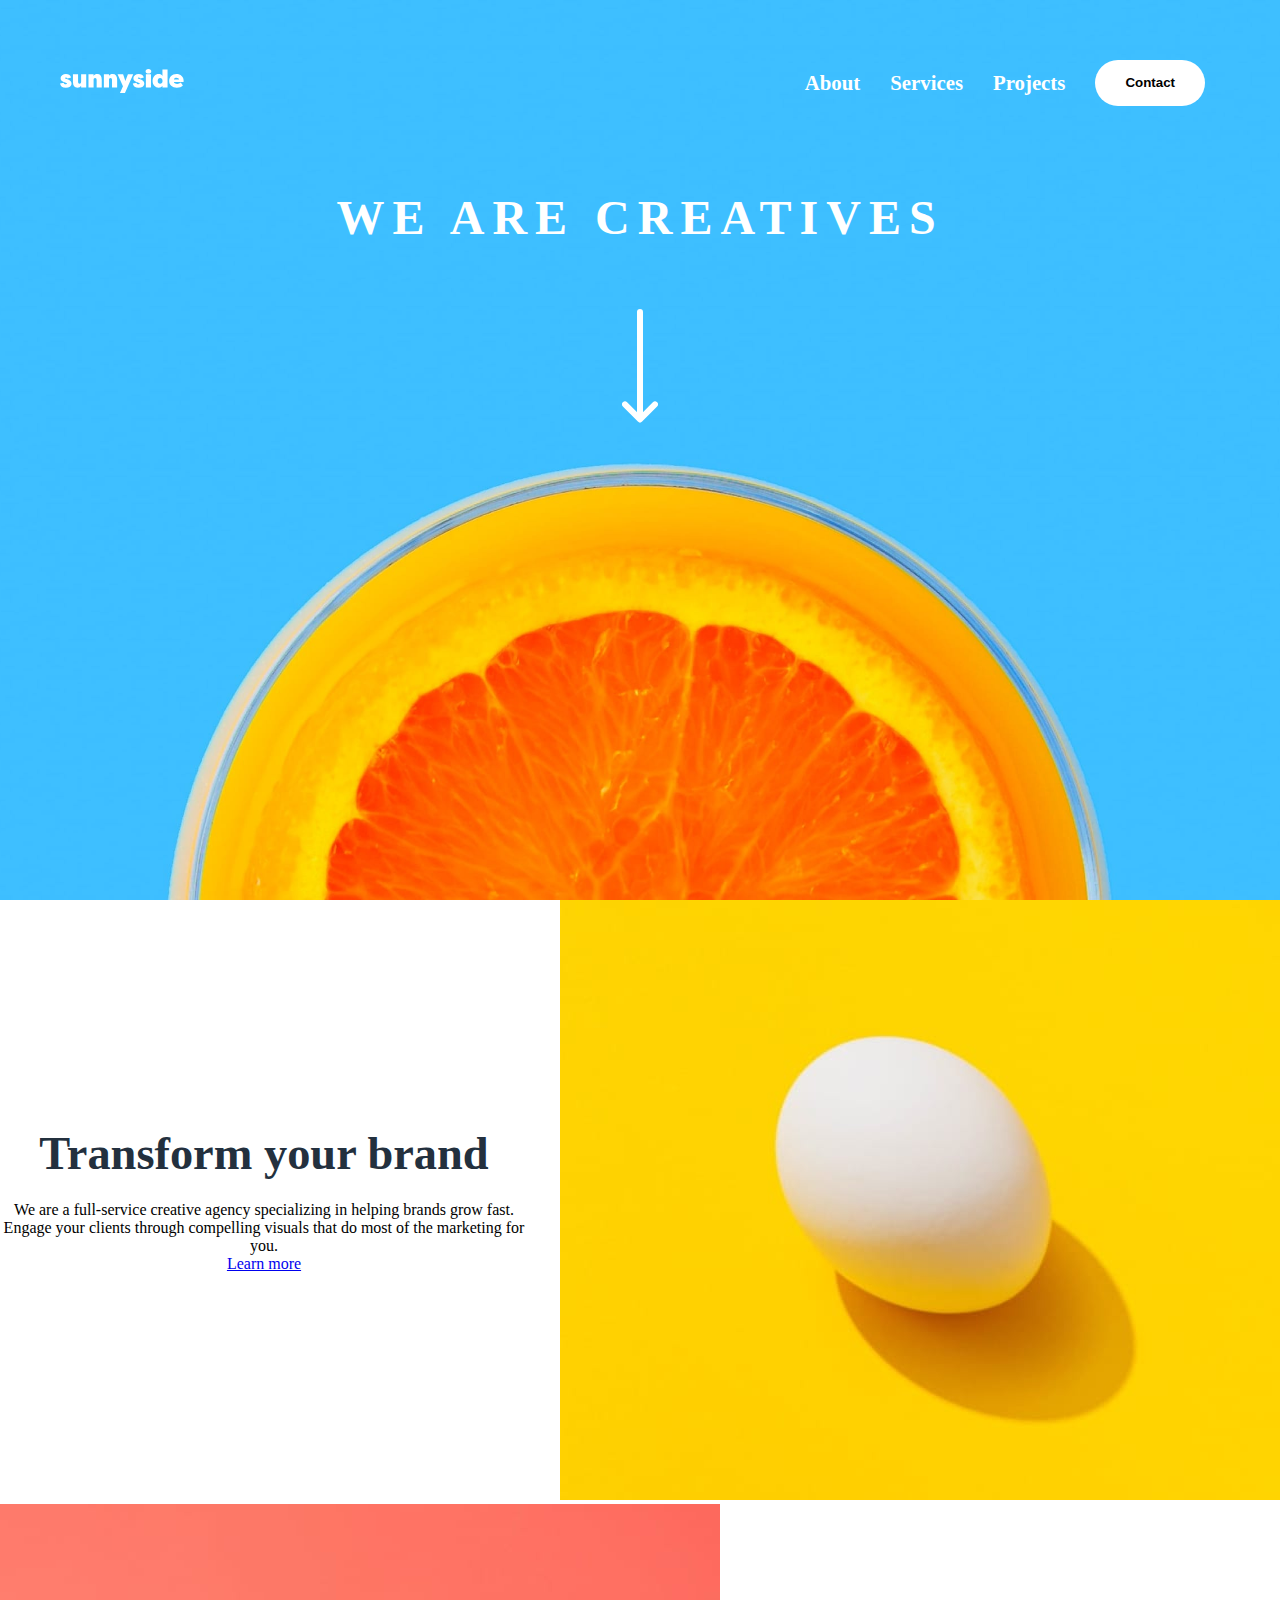
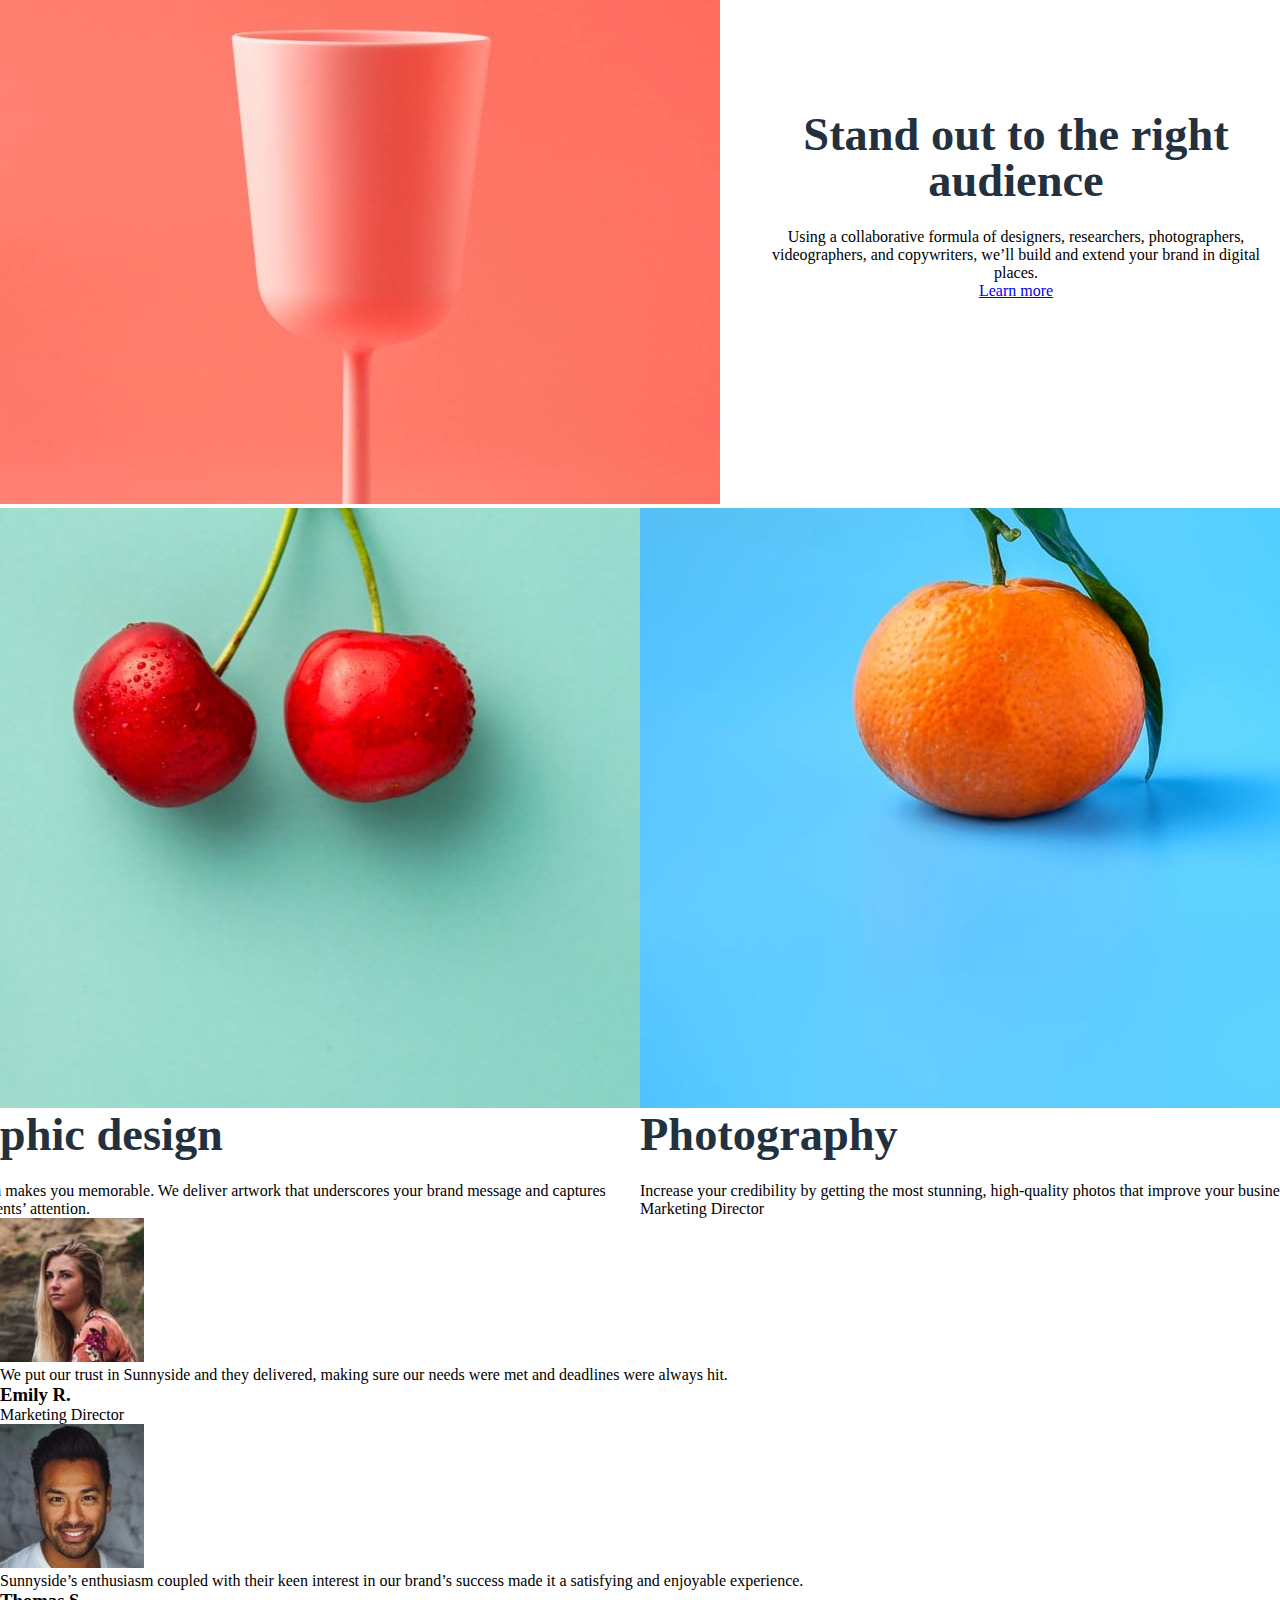
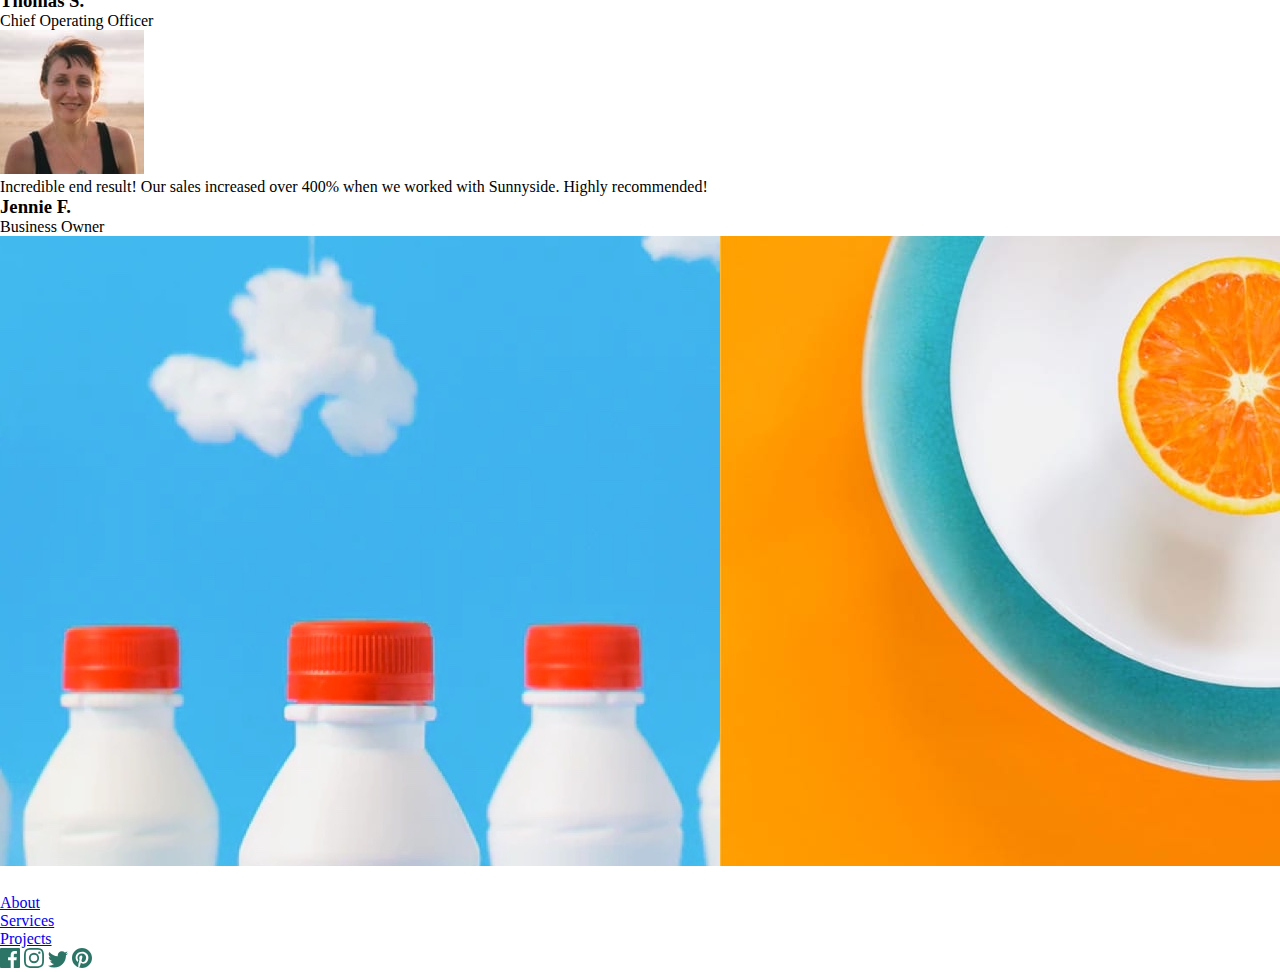
==== index.html @ 135242a8 "first commit" ====
<!DOCTYPE html>
<html lang="en">
<head>
  <meta charset="UTF-8">
  <meta name="viewport" content="width=device-width, initial-scale=1.0"> <!-- displays site properly based on user's device -->
<link rel="stylesheet" href="style.css">
  <link rel="icon" type="image/png" sizes="32x32" href="./images/favicon-32x32.png">
  
  <title>Sunnyside agency landing page</title>

  <!-- Feel free to remove these styles or customise in your own stylesheet 👍 -->

</head>
<body>
<header>
  
  <nav class="navbar">
    <div class="nav-container">
      <div class="logo">
        <img src="./images/logo.svg" alt="" srcset="">
      </div>

    <div class="nav-right">

  <ul>
    <li> 
      <a href="#">About</a>
    </li>
    <li> 
      <a href="#">Services</a>
    </li>
    <li> 
      <a href="#">Projects</a>
    </li>
  <li>
    <button class="btn btn-contact">Contact</button>
  </li>
  
  </ul>
  
    </div>
  </div>
  </nav>
  
<div class="header-content">
  <h1>We are creatives</h1>
  <img class="img-arrow" src="images/icon-arrow-down.svg"    alt="" srcset="">
</div>
</header> 

<!--........................................ header over........................................................ -->



<section class="transform-container grid-2">
  <div class="left-transform">
    <h2>Transform your brand</h2>
    <p>We are a full-service creative agency specializing in helping brands grow fast. 
      Engage your clients through compelling visuals that do most of the marketing for you.
    </p>
    <a href="#"> Learn more</a>
  </div>
  <div class="right-transform">
    <img src="./images/desktop/image-transform.jpg" alt="" srcset="">
  </div>
</section>

<section class="standout-container grid-2">
  <div class="standout-left">
    <img src="./images/desktop/image-stand-out.jpg" alt="" srcset="">
  </div>
  <div class="standout-right">
    <h2> Stand out to the right audience</h2>
  <p>Using a collaborative formula of designers, researchers, photographers, videographers, and copywriters, we’ll build and extend your brand in digital places. </p>
  <a href="#">Learn more</a>
  </div>
</section>


<section class="graphic-photo ">
  <div class="graphic-content">
  <div class="graphic">
    <img src="./images/desktop/image-graphic-design.jpg" alt="" srcset="">
    
      <h2> Graphic design</h2>
      <p>Great design makes you memorable. We deliver artwork that underscores your brand message and captures potential clients’ attention.
      </p>
    </div>
   
  </div>
 
<div class="photography">
  <img src="./images/desktop/image-photography.jpg" alt="" srcset="">
  <h2> Photography</h2>
  <p>Increase your credibility by getting the most stunning, high-quality photos that improve your business image.</p>
  <p>Marketing Director</p>
</div>

</section>

<section class="client-testimonials">

  <div class="emily">
    <img src="./images/image-emily.jpg" alt="" srcset="">
    <p> We put our trust in Sunnyside and they delivered, making sure our needs were met and deadlines were always hit.</p>
    <h3> Emily R.</h3>
    <p class="role">Marketing Director</p>
  </div>

  <div class="Thomas">
    <img src="./images/image-thomas.jpg" alt="" srcset="">
    <p>Sunnyside’s enthusiasm coupled with their keen interest in our brand’s success made it a satisfying and enjoyable experience.</p>
    <h3>Thomas S.</h3>
    <p class="role">Chief Operating Officer</p>
  </div>
  <div class="Jennie">
    <img src="./images/image-jennie.jpg" alt="" srcset="">
    <p>Incredible end result! Our sales increased over 400% when we worked with Sunnyside. Highly recommended!</p>
    <h3>Jennie F.</h3>
    <p class="role">Business Owner</p>
  </div>
  
</section>


<section class="gallery">
  <div class="image-1">
    <img src="./images/desktop/image-gallery-milkbottles.jpg" alt="" srcset="">
  </div>
  <div class="image-2">
    <img src="./images/desktop/image-gallery-orange.jpg" alt="" srcset="">
  </div>
  <div class="image-3">
    <img src="./images/desktop/image-gallery-cone.jpg" alt="" srcset="">
  </div>
  <div class="image-4">
    <img src="./images/desktop/image-gallery-sugarcubes.jpg" alt="" srcset="">
  </div>
</section>


<footer>
  <a href="#"><img src="./images/logo.svg" alt="" srcset=""></a>
  <ul>
    <li><a href="#">About</a></li>
    <li><a href="#">Services</a></li>
    <li><a href="#">Projects</a></li>
  </ul>
<div class="social-medias">
  <img src="./images/icon-facebook.svg" alt="">
  <img src="./images/icon-instagram.svg" alt="">
  <img src="./images/icon-twitter.svg" alt="">
  <img src="./images/icon-pinterest.svg" alt="">
</div>
</footer>







  <!-- About
  Services
  Projects
  Contact

  We are creatives

  Transform your brand

  We are a full-service creative agency specializing in helping brands grow fast. 
  Engage your clients through compelling visuals that do most of the marketing for you.

  Learn more

  Stand out to the right audience

  Using a collaborative formula of designers, researchers, photographers, videographers, and copywriters, we’ll build and extend your brand in digital places. 

  Learn more

  Graphic design
  Great design makes you memorable. We deliver artwork that underscores your brand message and captures potential clients’ attention.

  Photography
  Increase your credibility by getting the most stunning, high-quality photos that improve your business image.

  Client testimonials

  We put our trust in Sunnyside and they delivered, making sure our needs were met and deadlines were always hit.
  Emily R.
  Marketing Director

  Sunnyside’s enthusiasm coupled with their keen interest in our brand’s success made it a satisfying and enjoyable experience.
  Thomas S.
  Chief Operating Officer

  Incredible end result! Our sales increased over 400% when we worked with Sunnyside. Highly recommended!
  Jennie F.
  Business Owner

  About
  Services
  Projects
  Contact -->

</body>
</html>
---- style.css ----
* {
    box-sizing: border-box;
    margin: 0;
    padding: 0;
  }
  

  h2{
    font-size: 2.9rem;
    margin-bottom: 1.5rem;
    line-height: 1;
    color: hsl(212, 27%, 19%);
    font-weight: 900;
    font-family: 'Fraunces', serif;
  }


  .navbar {
    width: 100%;
    height: auto;
    background-color:transparent;
    padding: 20px;
  }

  .nav-container {
    
        display: flex;
        justify-content: space-between;
        align-items: center;
        max-width: 1440px;
        margin: 0 auto;
      

  }

  .navbar ul {
    display: flex;
    align-items: center;
    list-style: none;
    
    
  }

  .navbar li {
    margin: 0 15px;
    font-weight: 900;
    font-size: 1.3rem;
  }

  .navbar a {
    color: #000;
    text-decoration: none;
    color: hsl(0, 0%, 100%);
    
  }
  

.nav-right{
    display: flex;
    flex-direction: row;
}



.btn {
    cursor: pointer;
    display: inline-block;
    background: white;
    border: none;
    border-radius: 50px;
    padding: 15px 30px;
    line-height: 1.2;
    text-align: center;
    font-weight: bold;
    color:black;
  }

header{
    height:100vh;
    padding: 2.5rem;
    background-image: url(./images/desktop/image-header.jpg);
    background-repeat: no-repeat;
    background-position: center;
    background-size: cover;
    position: relative;
}


.grid-2{
  display:grid;
grid-template-columns: repeat(2,1fr);
gap:2rem;
justify-content: space-between;
align-items: center;
text-align: center;
}


.graphic-photo{
  display: flex;
  flex-direction: row;
  justify-content: center;
  align-items: center;
}


.gallery{
  display: flex;
  align-items: center;
  justify-content: space-between;
  height: 70vh;
  overflow: hidden;
}



.grid-4 img{
  width: 300px;
}



header .header-content{
  text-align: center;
}

 header .header-content h1{
  font-size: 3rem;
  text-transform: uppercase;
  color: hsl(0, 0%, 100%);
  letter-spacing: .5rem;
  font-weight: 900;
  margin: 4rem;
  font-family: 'Fraunces', serif;
}
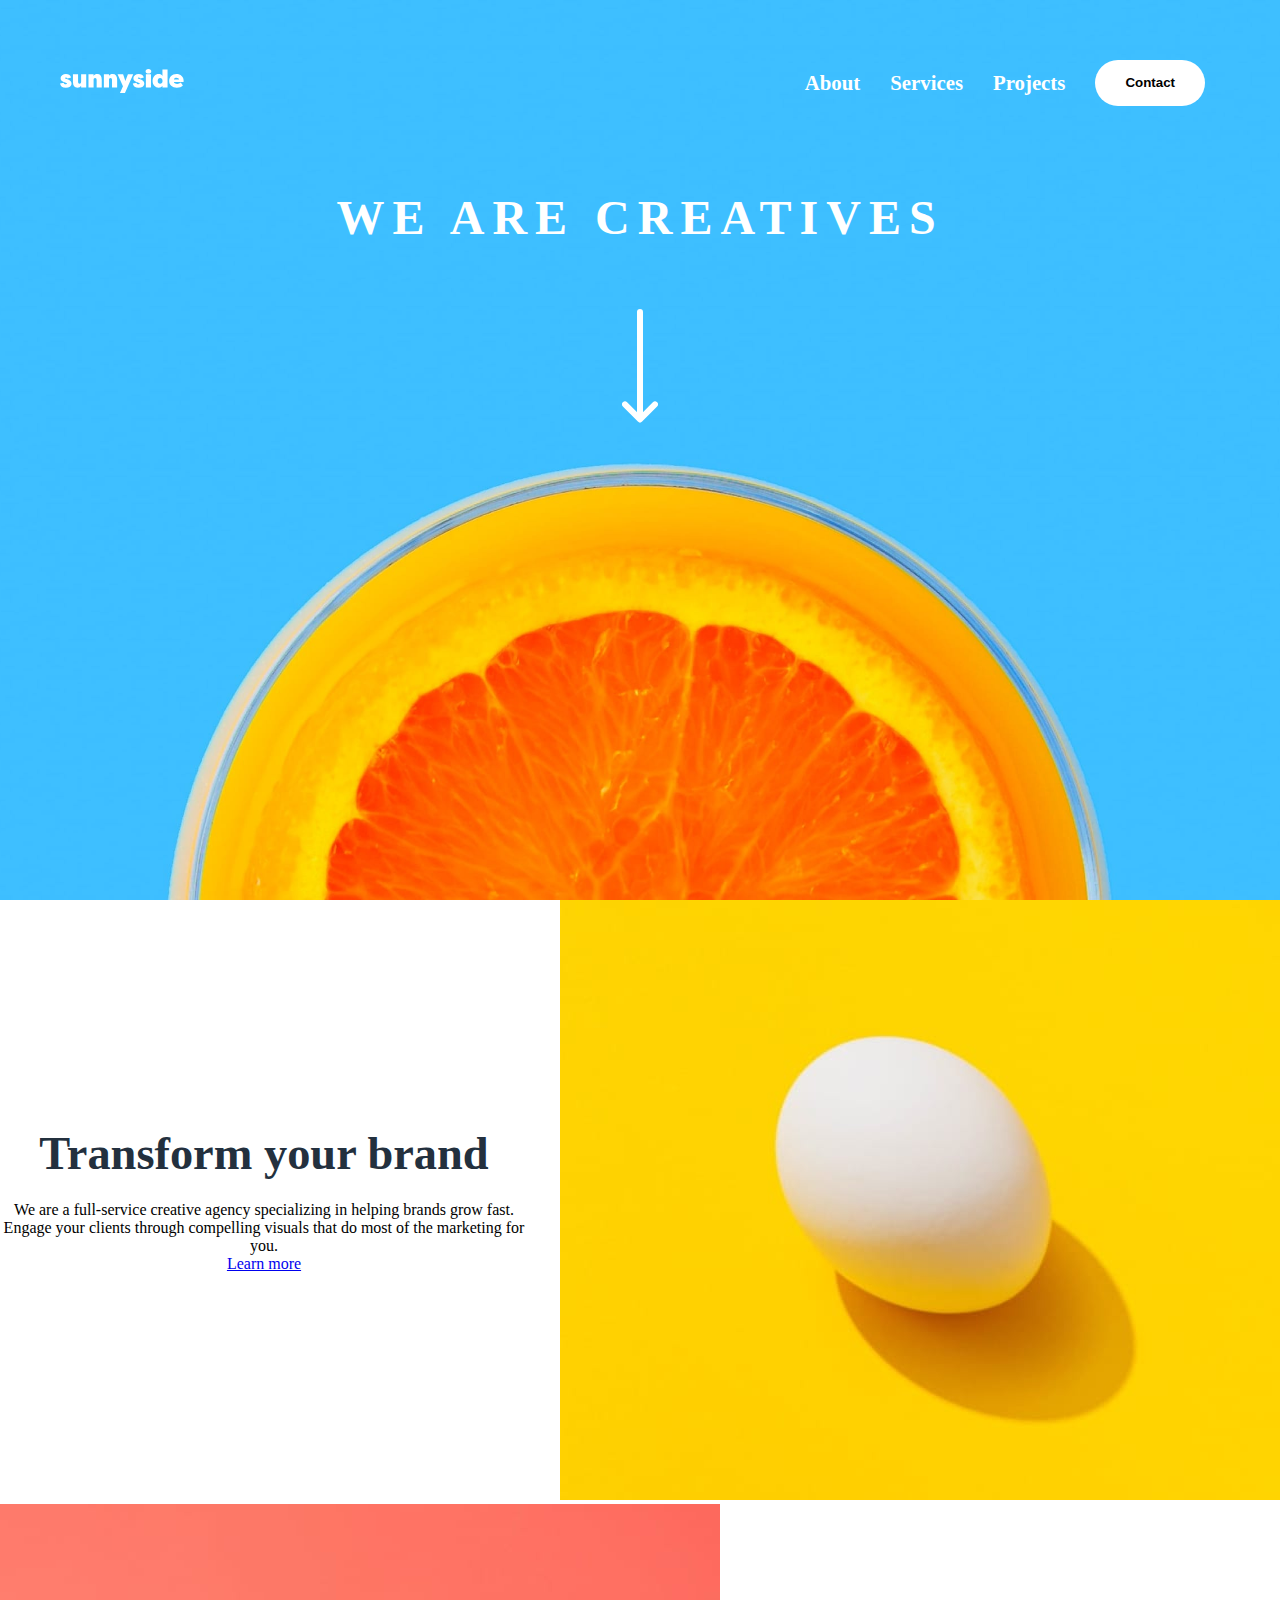
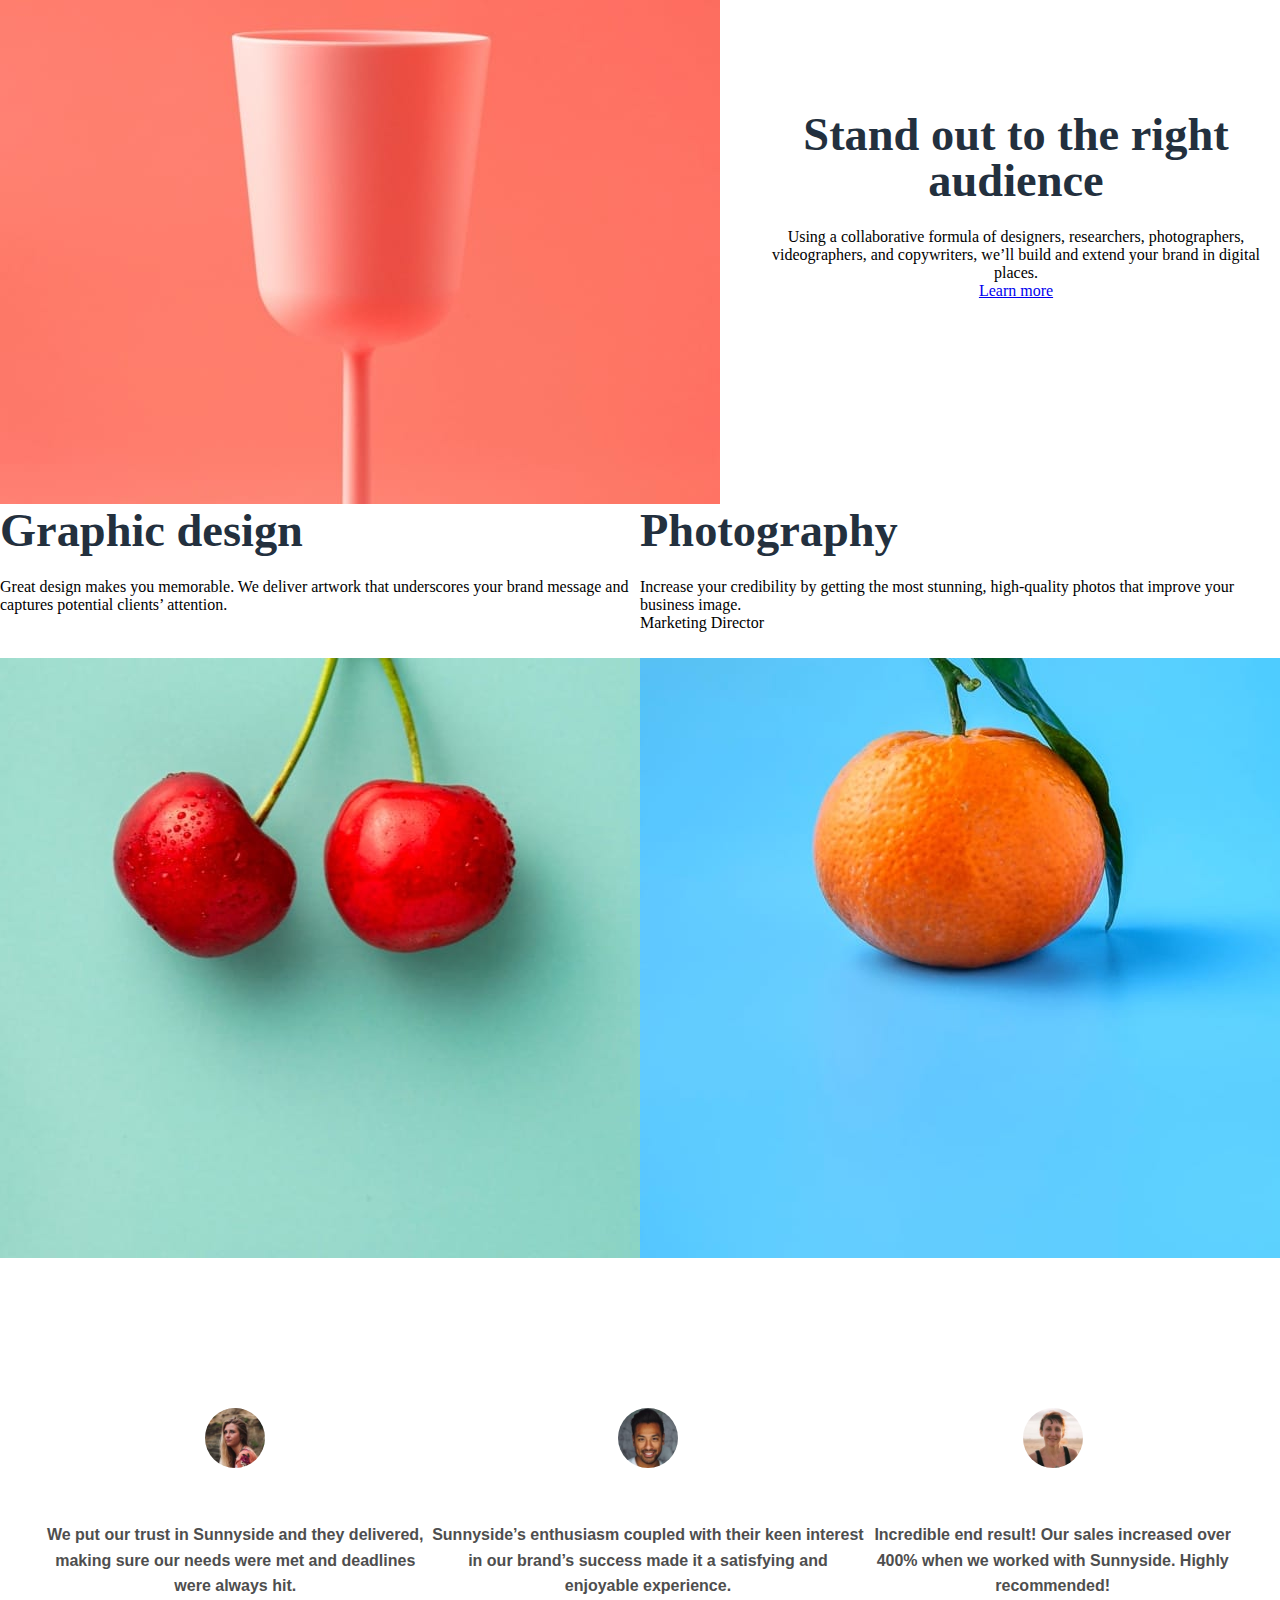
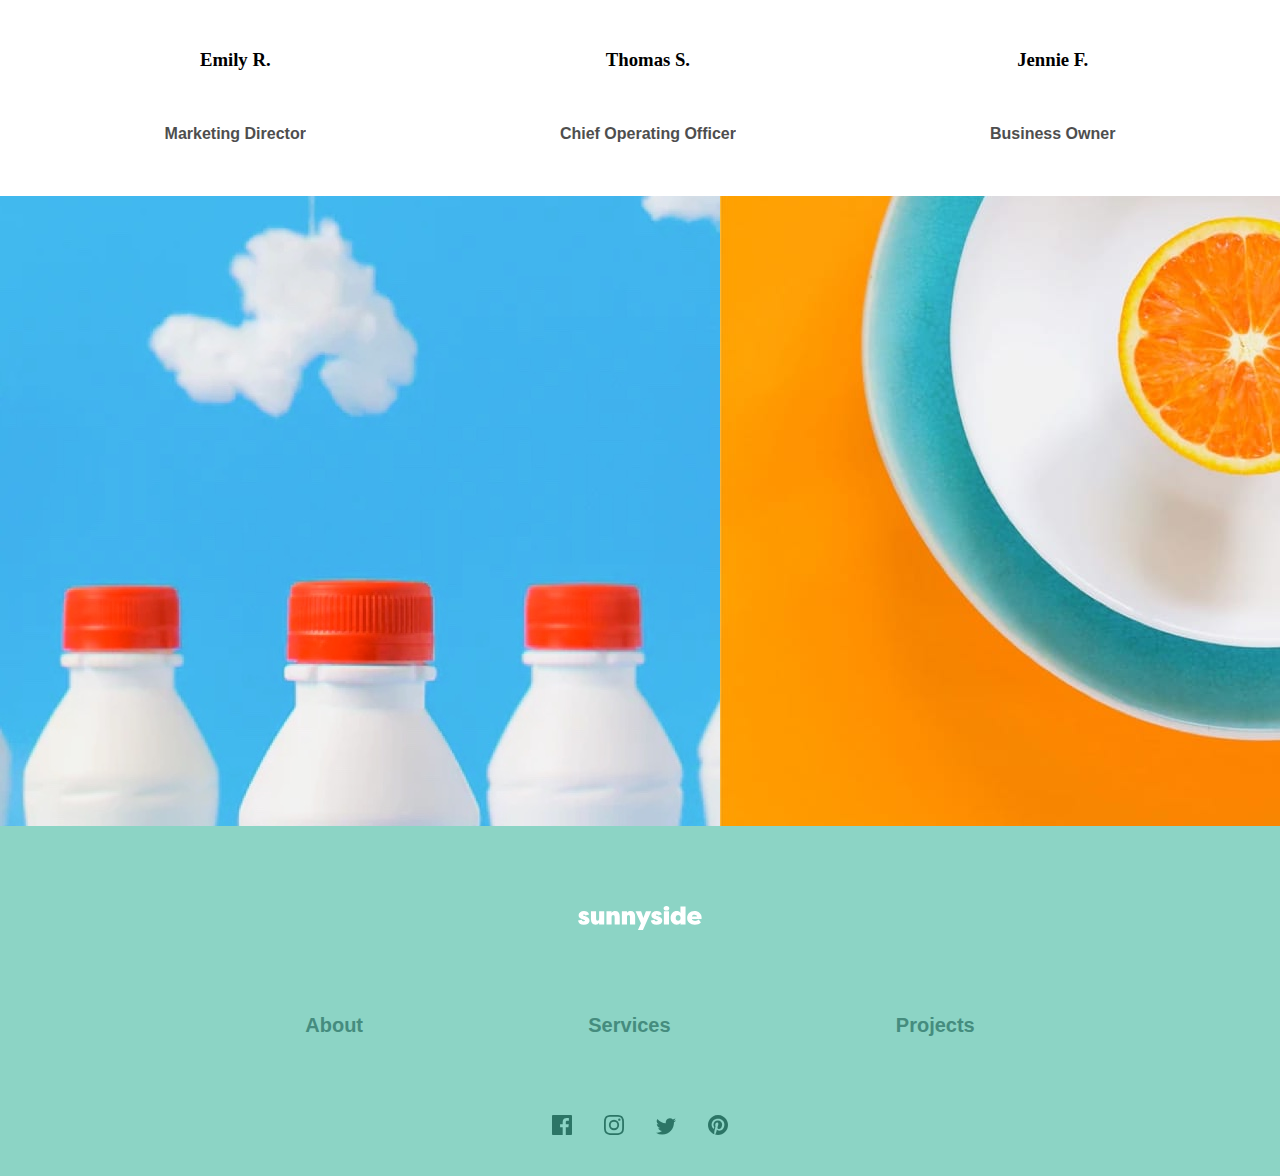
==== commit 02f50a6f: "add css to footer and client-testimonials" ====
--- a/index.html
+++ b/index.html
@@ -78,22 +78,28 @@
 
 
 <section class="graphic-photo ">
-  <div class="graphic-content">
+ 
   <div class="graphic">
-    <img src="./images/desktop/image-graphic-design.jpg" alt="" srcset="">
+
+ 
     
+    <div class="graphic-text">
+
       <h2> Graphic design</h2>
       <p>Great design makes you memorable. We deliver artwork that underscores your brand message and captures potential clients’ attention.
       </p>
     </div>
-   
-  </div>
+
+  </div>
+  
  
 <div class="photography">
-  <img src="./images/desktop/image-photography.jpg" alt="" srcset="">
-  <h2> Photography</h2>
-  <p>Increase your credibility by getting the most stunning, high-quality photos that improve your business image.</p>
-  <p>Marketing Director</p>
+  <div class="photo-content">
+    <h2> Photography</h2>
+    <p>Increase your credibility by getting the most stunning, high-quality photos that improve your business image.</p>
+    <p>Marketing Director</p>
+  </div>
+ 
 </div>
 
 </section>
@@ -140,7 +146,7 @@
 
 
 <footer>
-  <a href="#"><img src="./images/logo.svg" alt="" srcset=""></a>
+  <a href="#"><img class = "footer-logo" src="./images/logo.svg" alt="" srcset=""></a>
   <ul>
     <li><a href="#">About</a></li>
     <li><a href="#">Services</a></li>
--- a/style.css
+++ b/style.css
@@ -96,13 +96,42 @@
 }
 
 
+
+
 .graphic-photo{
-  display: flex;
-  flex-direction: row;
+ display: flex;
+ flex-direction: row;
+  position: relative;
+  align-items:flex-start;
   justify-content: center;
-  align-items: center;
-}
-
+  width: 100vw;
+  height: 100vh;
+}
+
+.graphic {
+  background-image: url(./images/desktop/image-graphic-design.jpg);
+  background-position: center;
+  background-repeat: no-repeat;
+  width: 100vw;
+  height: 100vh;
+}
+
+.photography
+{
+  background-image: url(./images/desktop/image-photography.jpg);
+  background-position: center;
+  background-repeat: no-repeat;
+  width: 100vw;
+  height: 100vh;
+}
+
+
+
+.graphic-text .photo-text {
+position: absolute;
+bottom: 0;
+text-overflow:none;
+}
 
 .gallery{
   display: flex;
@@ -113,10 +142,10 @@
 }
 
 
-
+/* 
 .grid-4 img{
   width: 300px;
-}
+} */
 
 
 
@@ -137,3 +166,88 @@
 
 
 
+.client-testimonials {
+  display: flex;
+  text-align: center;
+  padding: 0 2.5rem;
+}
+
+.client-testimonials img {
+  width: 60px;
+  border-radius: 50%;
+}
+
+.client-testimonials p {
+  color: #222;
+  font-size: 16px;
+  font-family: 'Barlow Semi Condensed', sans-serif;
+  font-weight: 600;
+  opacity: 0.8;
+  line-height: 1.6;
+  padding: 50px 0;
+}
+
+.client-testimonials h5 {
+  font-size: 18px;
+  margin-bottom: 10px;
+}
+
+.client-testimonials h6 {
+  color: #888;
+  opacity: 0.8;
+}
+
+
+footer {
+  height: 350px;
+  display: block;
+  padding: 80px;
+  text-align: center;
+  background: hsl(168,45%,69%);
+  color: hsl(168, 34%, 41%);
+}
+
+footer img{
+  background: hsl(168,45%,69%);
+  color: hsl(168, 34%, 41%);
+}
+
+
+footer  ul {
+  display: flex;
+  justify-content: center;
+  align-items: center;
+  list-style-type: none;
+  font-family: 'Barlow Semi Condensed', sans-serif;
+  font-weight: 600;
+  font-size: 15px;
+ 
+}
+
+
+
+.social-medias img{
+  margin-top: 4rem;
+  padding: 14px;
+  
+}
+
+.footer-logo{
+
+}
+
+footer ul li a{
+  font-size: 20px;
+  text-decoration: none;
+  background: hsl(168,45%,69%);
+  color: hsl(168, 34%, 41%);
+}
+
+footer ul{
+  display: flex;
+  flex-direction: row;
+  justify-content: space-evenly;
+  padding-top: 5rem; 
+}
+
+
